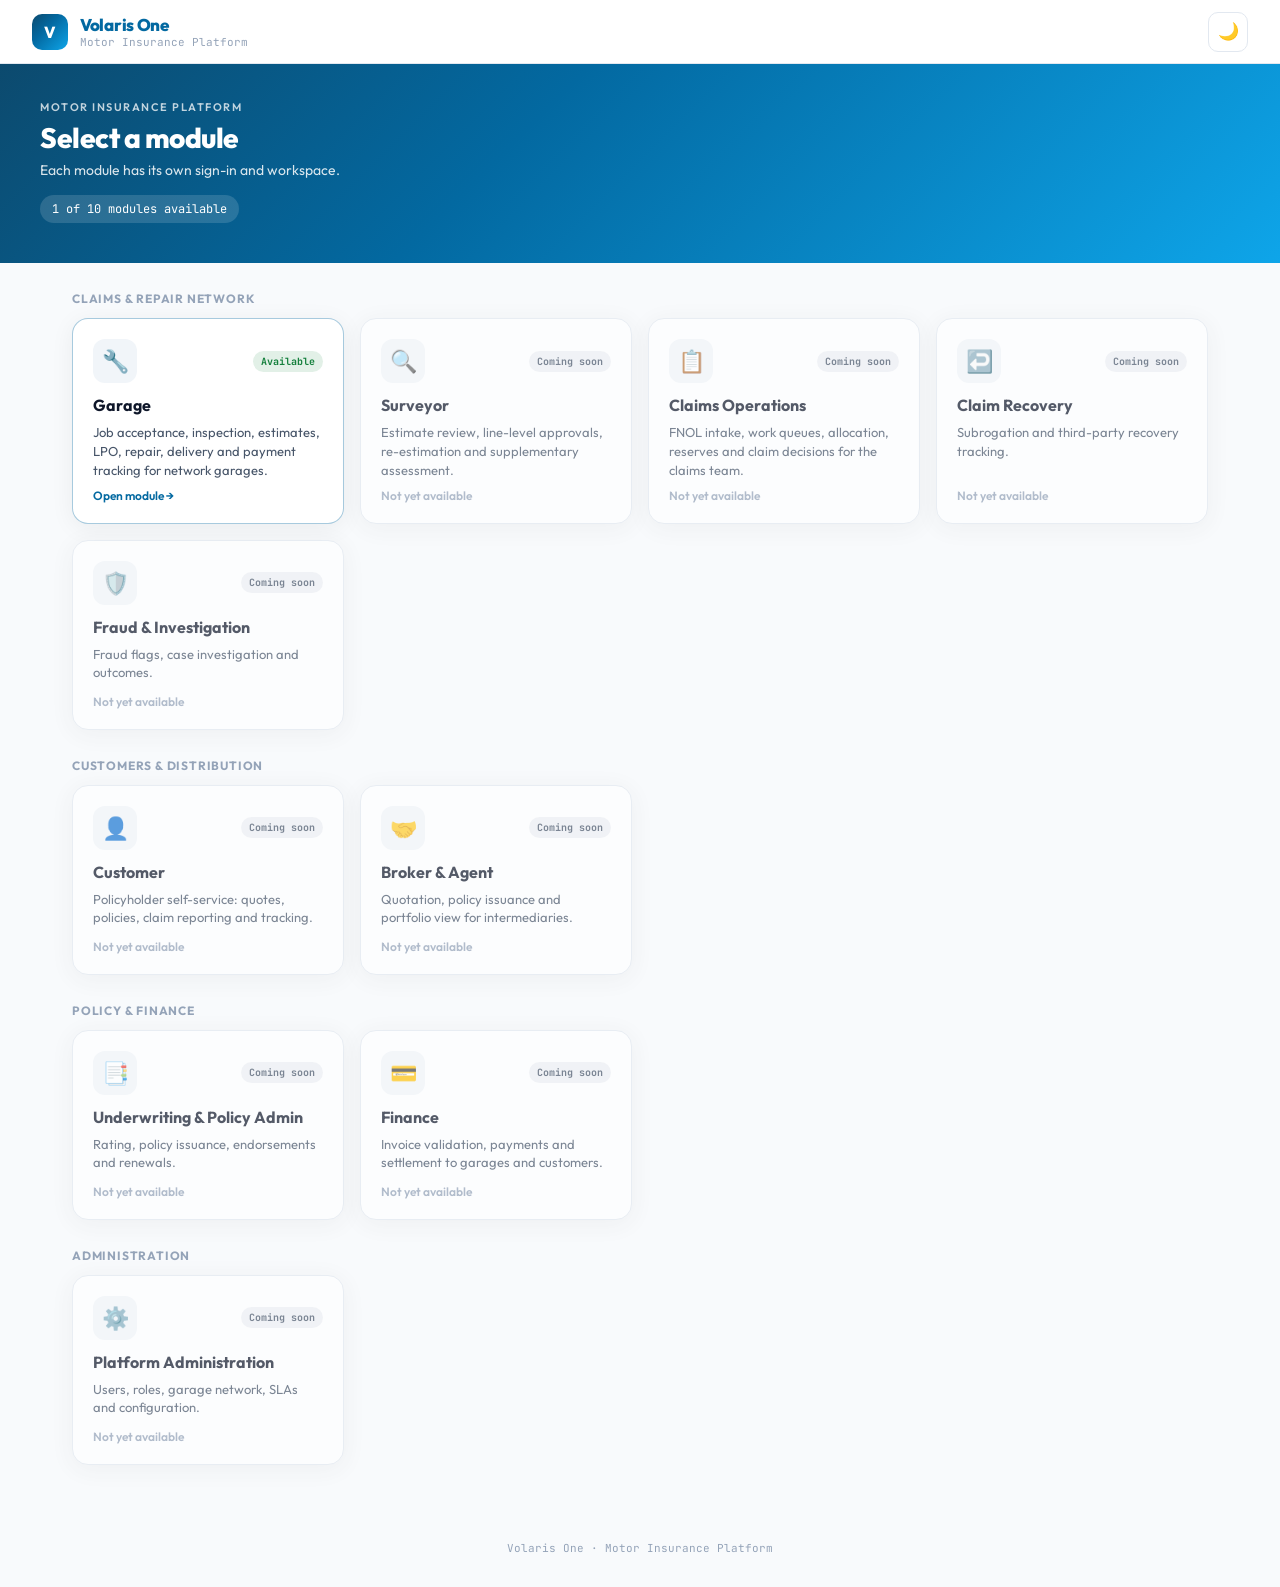
==== index.html @ 141c4a80 "Add Motor Insurance Platform shell with module selection and Garage module Platform home renders mod" ====
<!DOCTYPE html>
<html lang="en" data-theme="light">
<head>
<meta charset="UTF-8">
<meta name="viewport" content="width=device-width, initial-scale=1.0">
<title>Motor Insurance Platform</title>
<link rel="preconnect" href="https://fonts.googleapis.com">
<link href="https://fonts.googleapis.com/css2?family=Outfit:wght@300;400;500;600;700;800&family=JetBrains+Mono:wght@400;500;600&display=swap" rel="stylesheet">
<link rel="stylesheet" href="platform/platform.css">
</head>
<body>
  <header class="topbar">
    <div class="brand">
      <div class="brand-mark">V</div>
      <div>
        <div class="brand-name">Volaris One</div>
        <div class="brand-sub">Motor Insurance Platform</div>
      </div>
    </div>
    <div class="topbar-actions">
      <button class="icon-btn" id="themeToggle" title="Toggle theme" aria-label="Toggle light or dark theme">🌙</button>
    </div>
  </header>

  <section class="platform-header">
    <div class="platform-header-inner">
      <div class="platform-eyebrow">Motor Insurance Platform</div>
      <h1 class="platform-title">Select a module</h1>
      <p class="platform-subtitle">Each module has its own sign-in and workspace.</p>
      <span class="platform-summary" id="moduleSummary"></span>
    </div>
  </section>

  <main class="content" id="moduleGroups"></main>

  <footer class="footer">Volaris One · Motor Insurance Platform</footer>

  <script src="platform/modules.js"></script>
  <script src="platform/platform.js"></script>
</body>
</html>
---- platform/platform.css ----
/* Motor Insurance Platform shell — design tokens mirror the Garage Portal (modules/garage). */
:root {
  --primary: #0369a1;
  --primary-light: #0ea5e9;
  --primary-dark: #075985;
  --success: #15803d;
  --bg: #f8fafc;
  --bg-alt: #f1f5f9;
  --card: #ffffff;
  --text: #0f172a;
  --text-secondary: #475569;
  --text-muted: #94a3b8;
  --border: #e2e8f0;
  --shadow: 0 4px 24px rgba(0,0,0,0.06);
  --shadow-lg: 0 8px 40px rgba(0,0,0,0.1);
  --radius: 16px;
  --radius-sm: 10px;
  --font: 'Outfit', sans-serif;
  --mono: 'JetBrains Mono', monospace;
  --gradient-hero: linear-gradient(135deg, #0c4a6e 0%, #0369a1 40%, #0ea5e9 100%);
  --live-bg: rgba(21,128,61,0.12);
  --planned-bg: rgba(148,163,184,0.16);
  --accent: #0369a1;
}
[data-theme="dark"] {
  --bg: #0f172a;
  --bg-alt: #1e293b;
  --card: #1e293b;
  --text: #f1f5f9;
  --text-secondary: #94a3b8;
  --text-muted: #64748b;
  --border: #334155;
  --shadow: 0 4px 24px rgba(0,0,0,0.2);
  --shadow-lg: 0 8px 40px rgba(0,0,0,0.3);
  --live-bg: rgba(34,197,94,0.16);
  --planned-bg: rgba(100,116,139,0.2);
  --accent: #38bdf8;
  --success: #4ade80;
}

* { margin:0; padding:0; box-sizing:border-box; }
body { font-family:var(--font); background:var(--bg); color:var(--text); min-height:100vh; }

/* Top bar */
.topbar {
  height:64px; padding:0 32px;
  display:flex; align-items:center; justify-content:space-between;
  background:var(--card); border-bottom:1px solid var(--border);
  position:sticky; top:0; z-index:10;
}
.brand { display:flex; align-items:center; gap:12px; }
.brand-mark {
  width:36px; height:36px; border-radius:10px; background:var(--gradient-hero);
  color:#fff; display:flex; align-items:center; justify-content:center; font-weight:800; font-size:16px;
}
.brand-name { font-size:17px; font-weight:800; color:var(--accent); letter-spacing:-0.3px; }
.brand-sub { font-size:11px; color:var(--text-muted); font-family:var(--mono); }
.topbar-actions { display:flex; align-items:center; gap:8px; }
.icon-btn {
  width:40px; height:40px; border-radius:10px; border:1px solid var(--border);
  background:var(--card); color:var(--text-secondary); cursor:pointer; font-size:17px;
}
.icon-btn:hover { background:var(--bg-alt); color:var(--text); }

/* Header band */
.platform-header { background:var(--gradient-hero); color:#fff; padding:36px 32px 40px; }
.platform-header-inner { max-width:1200px; margin:0 auto; }
.platform-eyebrow { font-size:11px; letter-spacing:1.5px; text-transform:uppercase; opacity:0.75; font-weight:600; }
.platform-title { font-size:28px; font-weight:800; letter-spacing:-0.5px; margin-top:6px; }
.platform-subtitle { font-size:14px; opacity:0.85; margin-top:6px; }
.platform-summary {
  display:inline-block; margin-top:16px; padding:6px 12px; border-radius:999px;
  background:rgba(255,255,255,0.14); font-size:12px; font-family:var(--mono);
}

/* Modules */
.content { max-width:1200px; margin:0 auto; padding:28px 32px 48px; }
.module-group { margin-bottom:28px; }
.group-title {
  font-size:12px; font-weight:700; color:var(--text-muted);
  text-transform:uppercase; letter-spacing:0.8px; margin-bottom:12px;
}
.module-grid { display:grid; grid-template-columns:repeat(auto-fill, minmax(260px, 1fr)); gap:16px; }
.module-card {
  display:flex; flex-direction:column; gap:8px;
  padding:20px; border-radius:var(--radius);
  background:var(--card); border:1px solid var(--border); box-shadow:var(--shadow);
  text-decoration:none; color:inherit; min-height:190px;
  transition:transform 0.15s, box-shadow 0.15s, border-color 0.15s;
}
.module-card.live { cursor:pointer; border-color:rgba(3,105,161,0.35); }
.module-card.live:hover, .module-card.live:focus-visible {
  transform:translateY(-2px); box-shadow:var(--shadow-lg); border-color:var(--primary); outline:none;
}
.module-card.planned { opacity:0.7; cursor:default; }
.module-top { display:flex; align-items:center; justify-content:space-between; }
.module-icon {
  width:44px; height:44px; border-radius:12px; background:var(--bg-alt);
  display:flex; align-items:center; justify-content:center; font-size:22px;
}
.module-status { font-size:10px; font-weight:700; padding:4px 8px; border-radius:999px; font-family:var(--mono); }
.module-status.is-live { background:var(--live-bg); color:var(--success); }
.module-status.is-planned { background:var(--planned-bg); color:var(--text-secondary); }
.module-name { font-size:16px; font-weight:700; margin-top:4px; }
.module-desc { font-size:13px; color:var(--text-secondary); line-height:1.45; flex:1; }
.module-cta { font-size:12px; font-weight:600; color:var(--text-muted); }
.module-card.live .module-cta { color:var(--accent); }

.footer { text-align:center; font-size:11px; color:var(--text-muted); padding:0 16px 32px; font-family:var(--mono); }

@media (max-width: 640px) {
  .topbar, .platform-header, .content { padding-left:16px; padding-right:16px; }
  .platform-title { font-size:22px; }
  .brand-sub { display:none; }
}
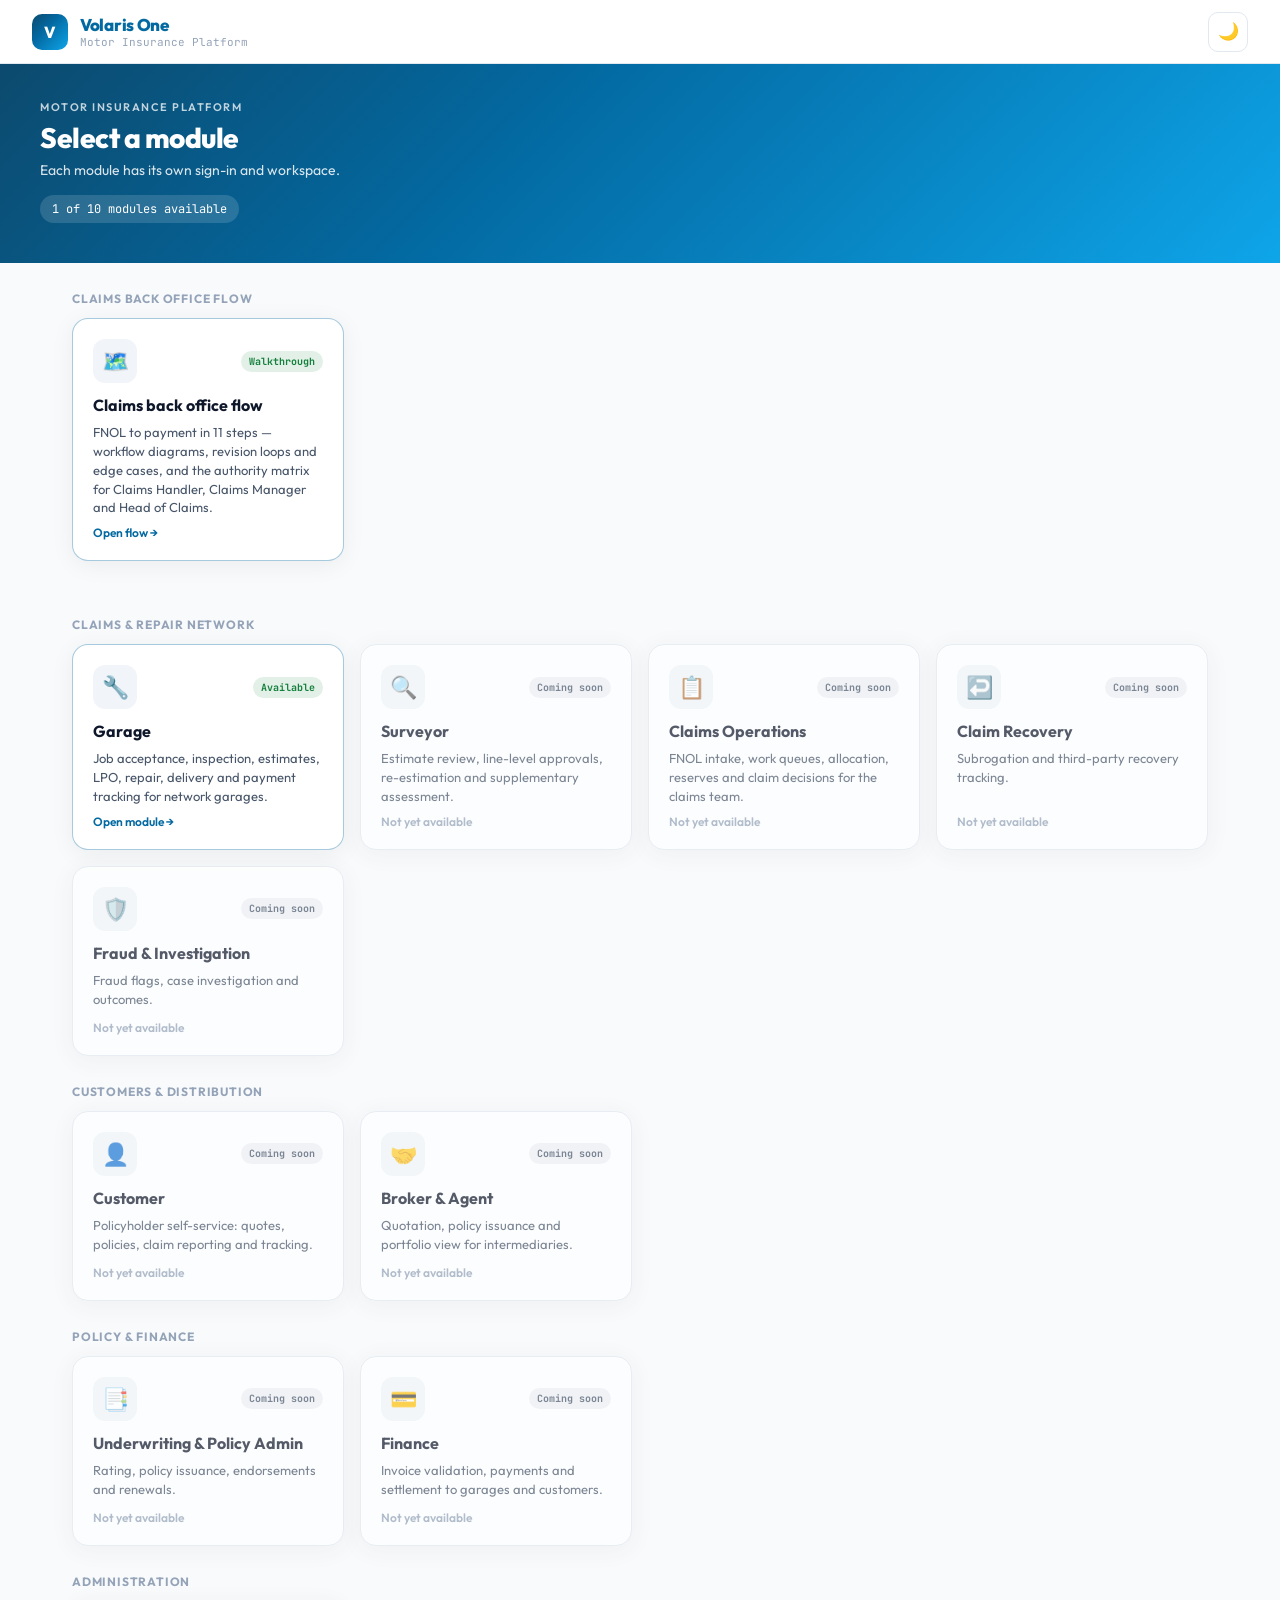
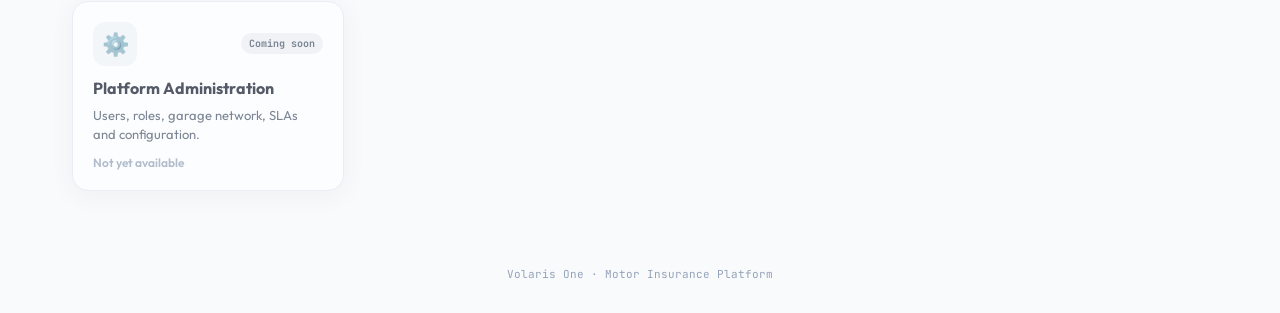
==== commit b0f3664b: "Add Claims Back Office Flow walkthrough to the platform home New top section on the home page links " ====
--- a/index.html
+++ b/index.html
@@ -31,6 +31,23 @@
     </div>
   </section>
 
+  <section class="content" aria-labelledby="flowHeading" style="padding-bottom:0">
+    <div class="module-group">
+      <h2 class="group-title" id="flowHeading">Claims Back Office Flow</h2>
+      <div class="module-grid">
+        <a href="flows/claims-back-office.html" class="module-card live">
+          <div class="module-top">
+            <div class="module-icon" aria-hidden="true">🗺️</div>
+            <span class="module-status is-live">Walkthrough</span>
+          </div>
+          <h3 class="module-name">Claims back office flow</h3>
+          <p class="module-desc">FNOL to payment in 11 steps — workflow diagrams, revision loops and edge cases, and the authority matrix for Claims Handler, Claims Manager and Head of Claims.</p>
+          <div class="module-cta">Open flow →</div>
+        </a>
+      </div>
+    </div>
+  </section>
+
   <main class="content" id="moduleGroups"></main>
 
   <footer class="footer">Volaris One · Motor Insurance Platform</footer>
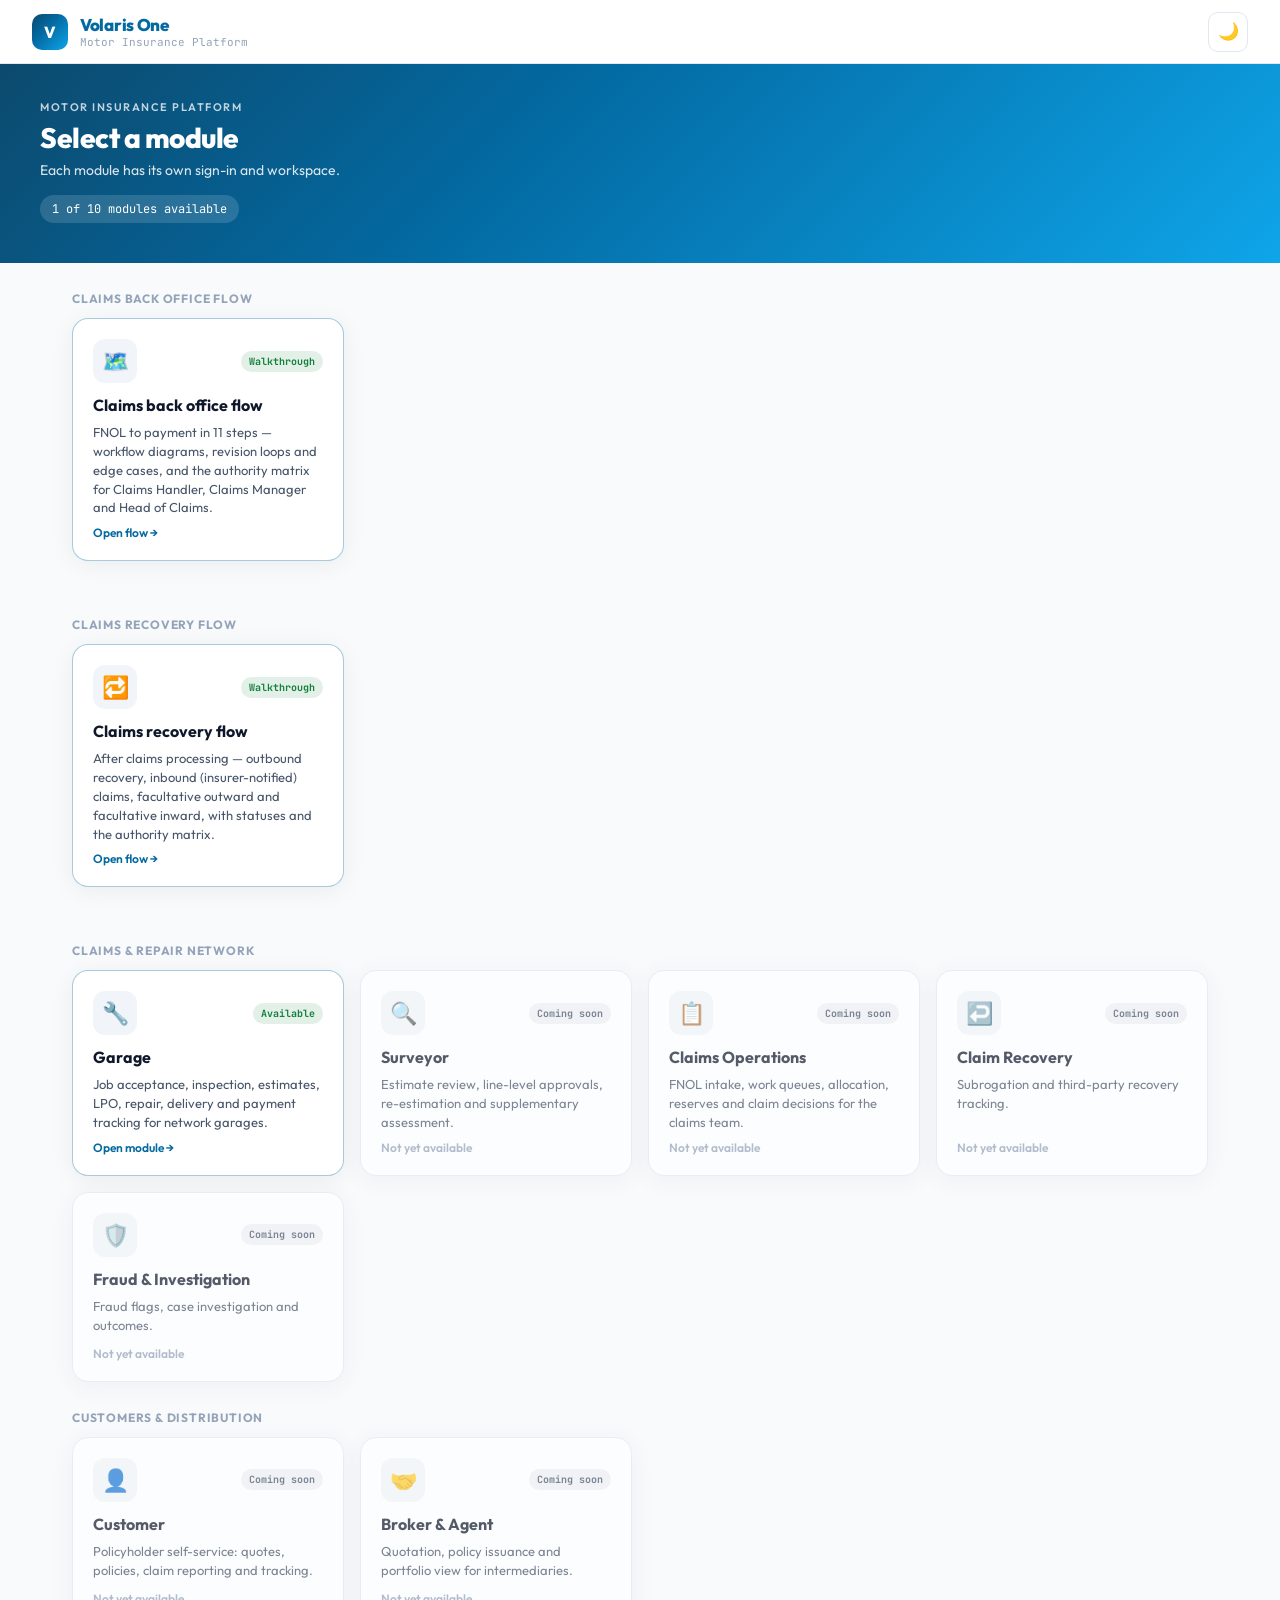
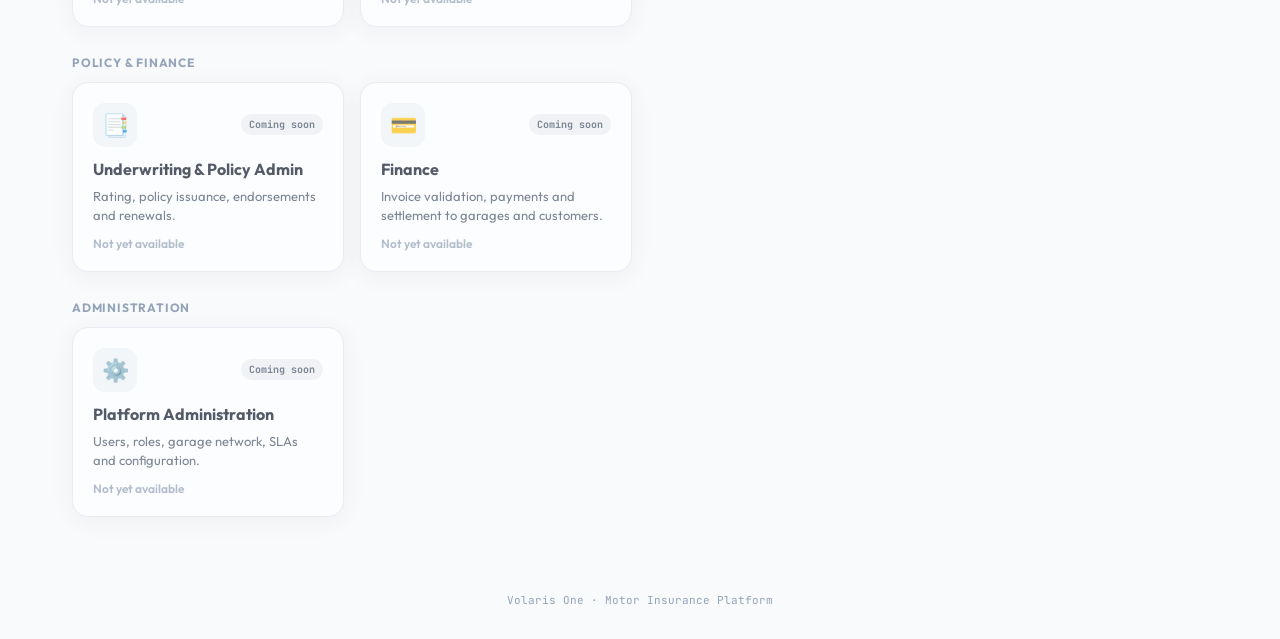
==== commit 6b1e2613: "Add Claims Recovery Flow walkthrough to the platform home New section after the claims back-office f" ====
--- a/index.html
+++ b/index.html
@@ -48,6 +48,23 @@
     </div>
   </section>
 
+  <section class="content" aria-labelledby="recoveryHeading" style="padding-bottom:0">
+    <div class="module-group">
+      <h2 class="group-title" id="recoveryHeading">Claims Recovery Flow</h2>
+      <div class="module-grid">
+        <a href="flows/claims-recovery.html" class="module-card live">
+          <div class="module-top">
+            <div class="module-icon" aria-hidden="true">🔁</div>
+            <span class="module-status is-live">Walkthrough</span>
+          </div>
+          <h3 class="module-name">Claims recovery flow</h3>
+          <p class="module-desc">After claims processing — outbound recovery, inbound (insurer-notified) claims, facultative outward and facultative inward, with statuses and the authority matrix.</p>
+          <div class="module-cta">Open flow →</div>
+        </a>
+      </div>
+    </div>
+  </section>
+
   <main class="content" id="moduleGroups"></main>
 
   <footer class="footer">Volaris One · Motor Insurance Platform</footer>
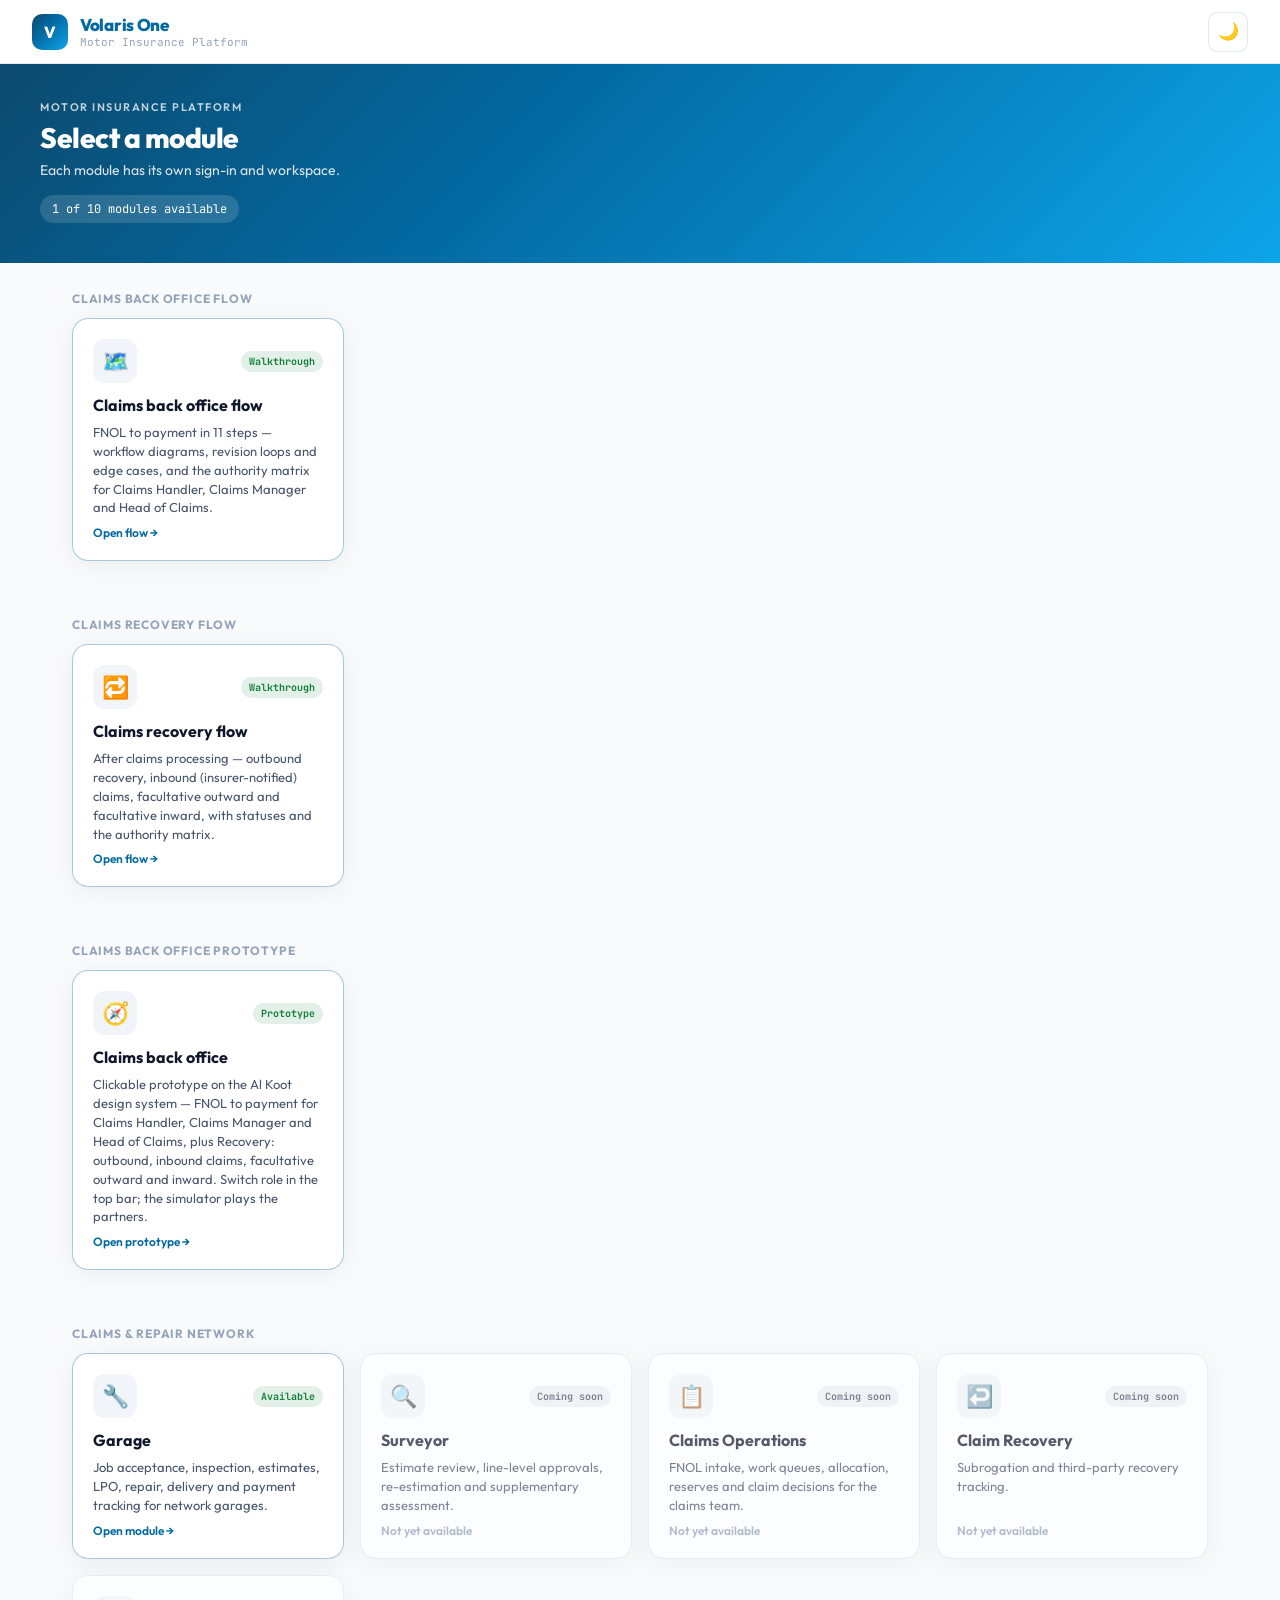
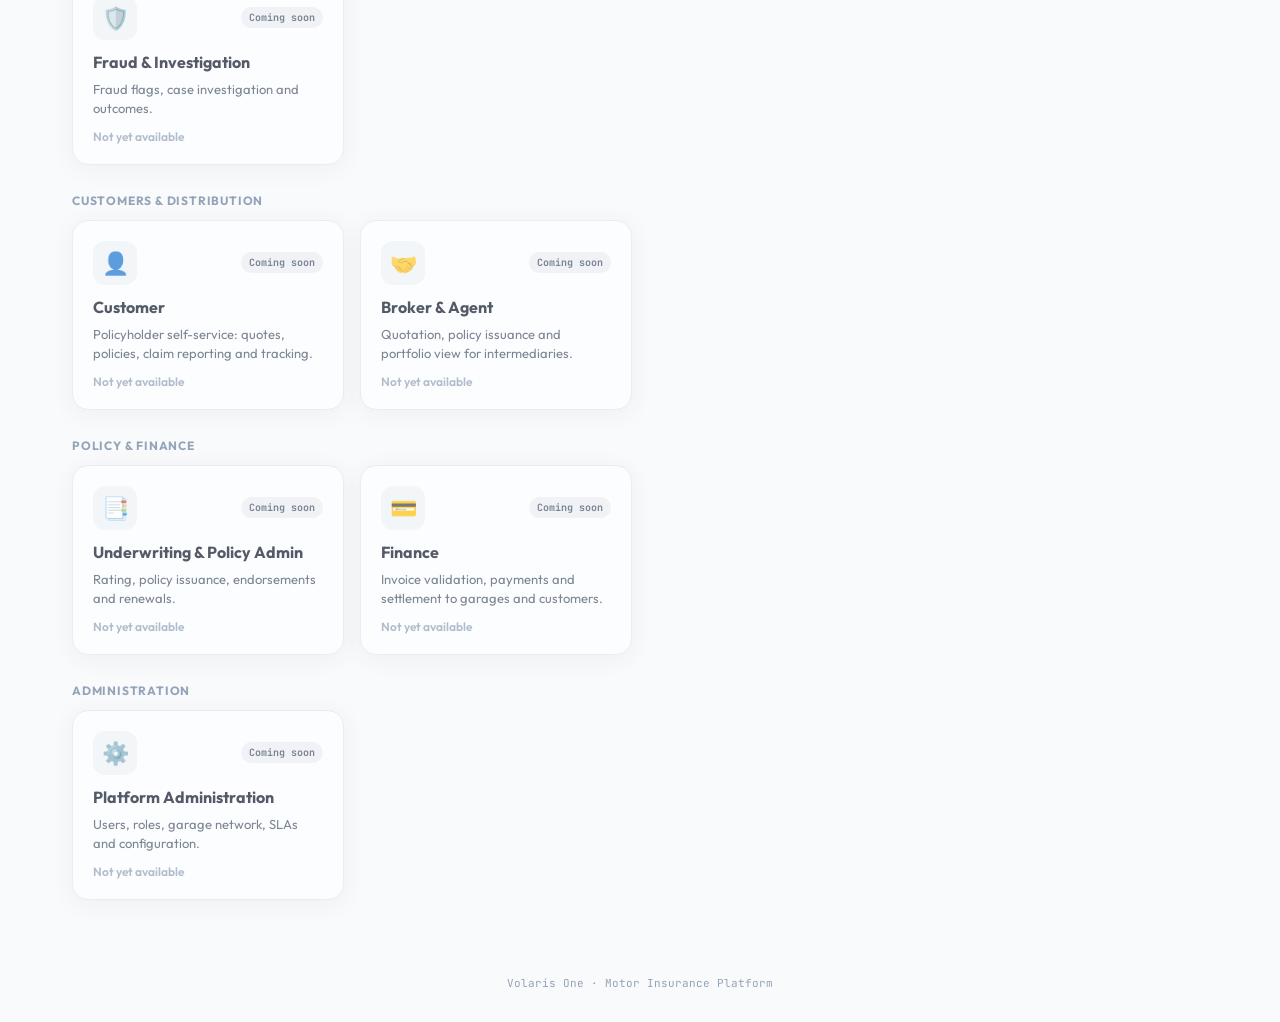
==== commit 4c0cdc49: "Publish the Claims Back Office prototype and update the recovery flow - prototypes/claims-back-offic" ====
--- a/index.html
+++ b/index.html
@@ -65,6 +65,23 @@
     </div>
   </section>
 
+  <section class="content" aria-labelledby="protoHeading" style="padding-bottom:0">
+    <div class="module-group">
+      <h2 class="group-title" id="protoHeading">Claims Back Office Prototype</h2>
+      <div class="module-grid">
+        <a href="prototypes/claims-back-office/" class="module-card live">
+          <div class="module-top">
+            <div class="module-icon" aria-hidden="true">🧭</div>
+            <span class="module-status is-live">Prototype</span>
+          </div>
+          <h3 class="module-name">Claims back office</h3>
+          <p class="module-desc">Clickable prototype on the Al Koot design system — FNOL to payment for Claims Handler, Claims Manager and Head of Claims, plus Recovery: outbound, inbound claims, facultative outward and inward. Switch role in the top bar; the simulator plays the partners.</p>
+          <div class="module-cta">Open prototype →</div>
+        </a>
+      </div>
+    </div>
+  </section>
+
   <main class="content" id="moduleGroups"></main>
 
   <footer class="footer">Volaris One · Motor Insurance Platform</footer>
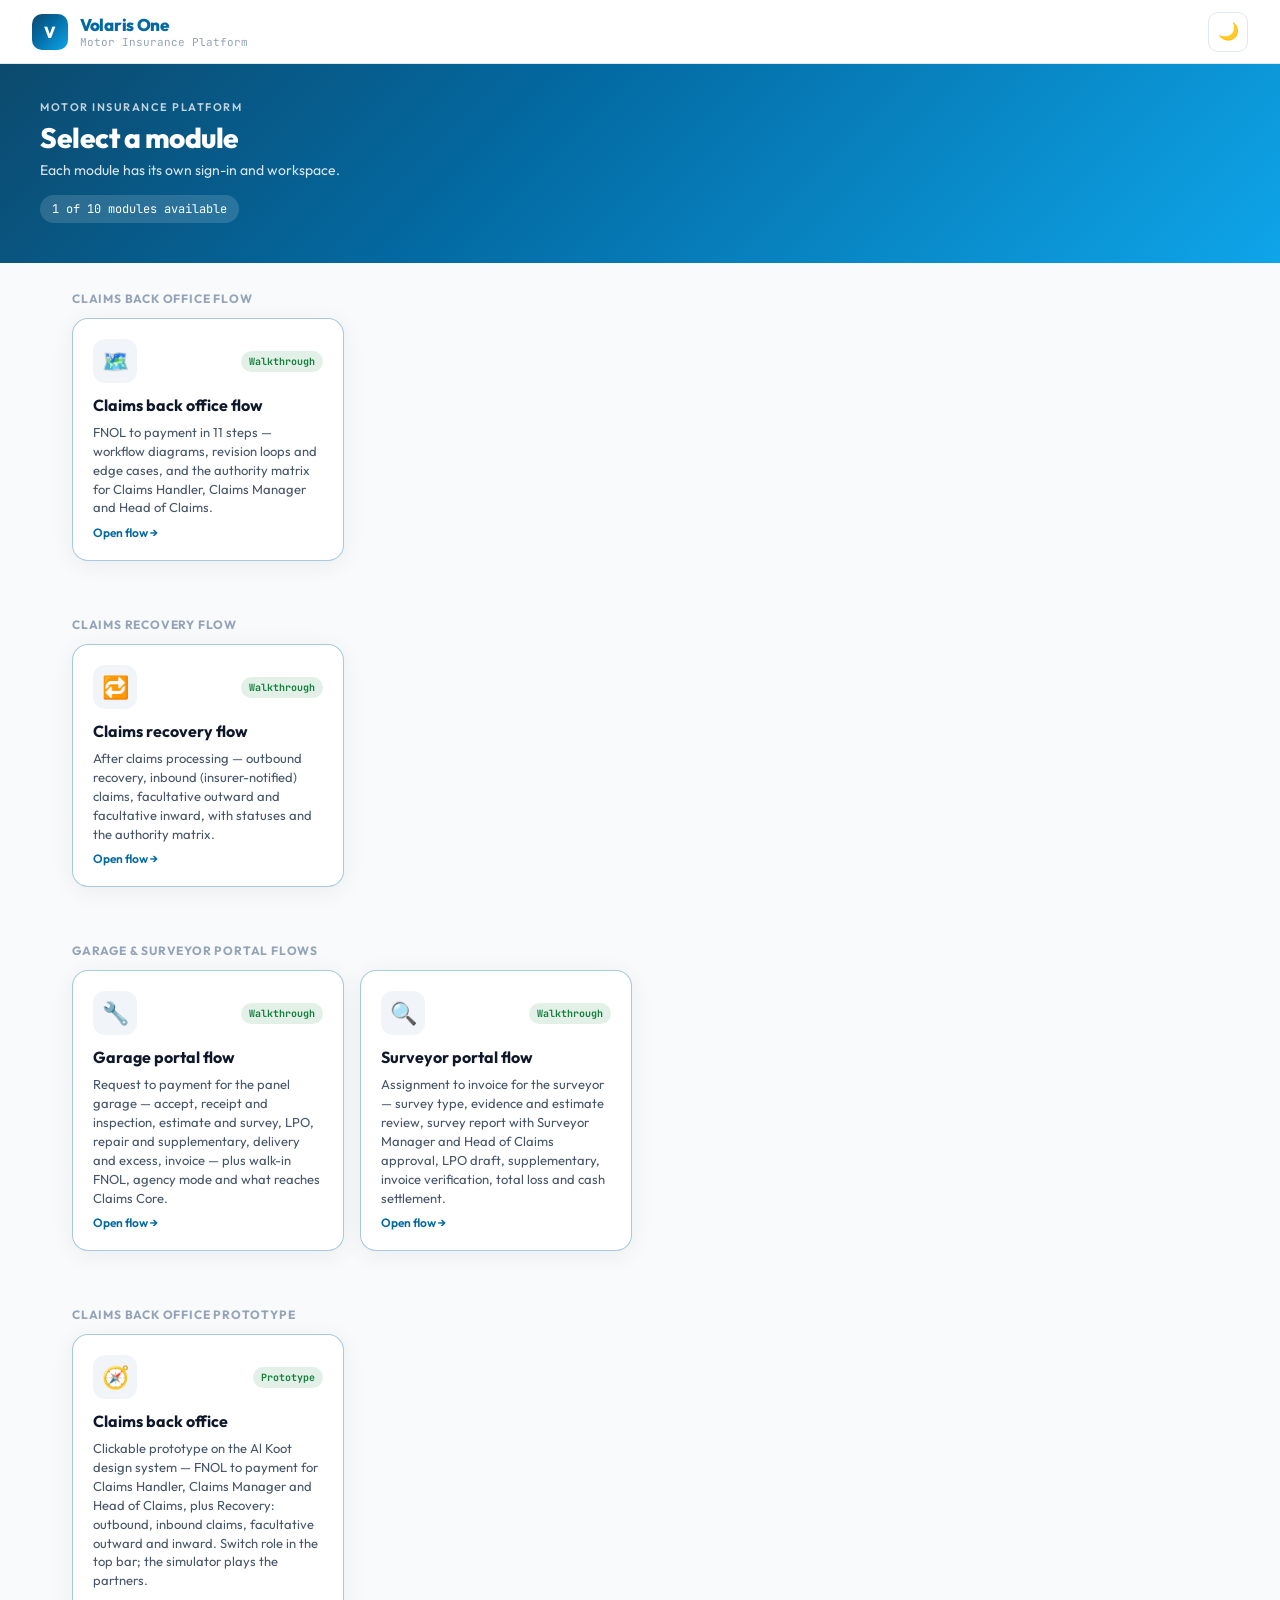
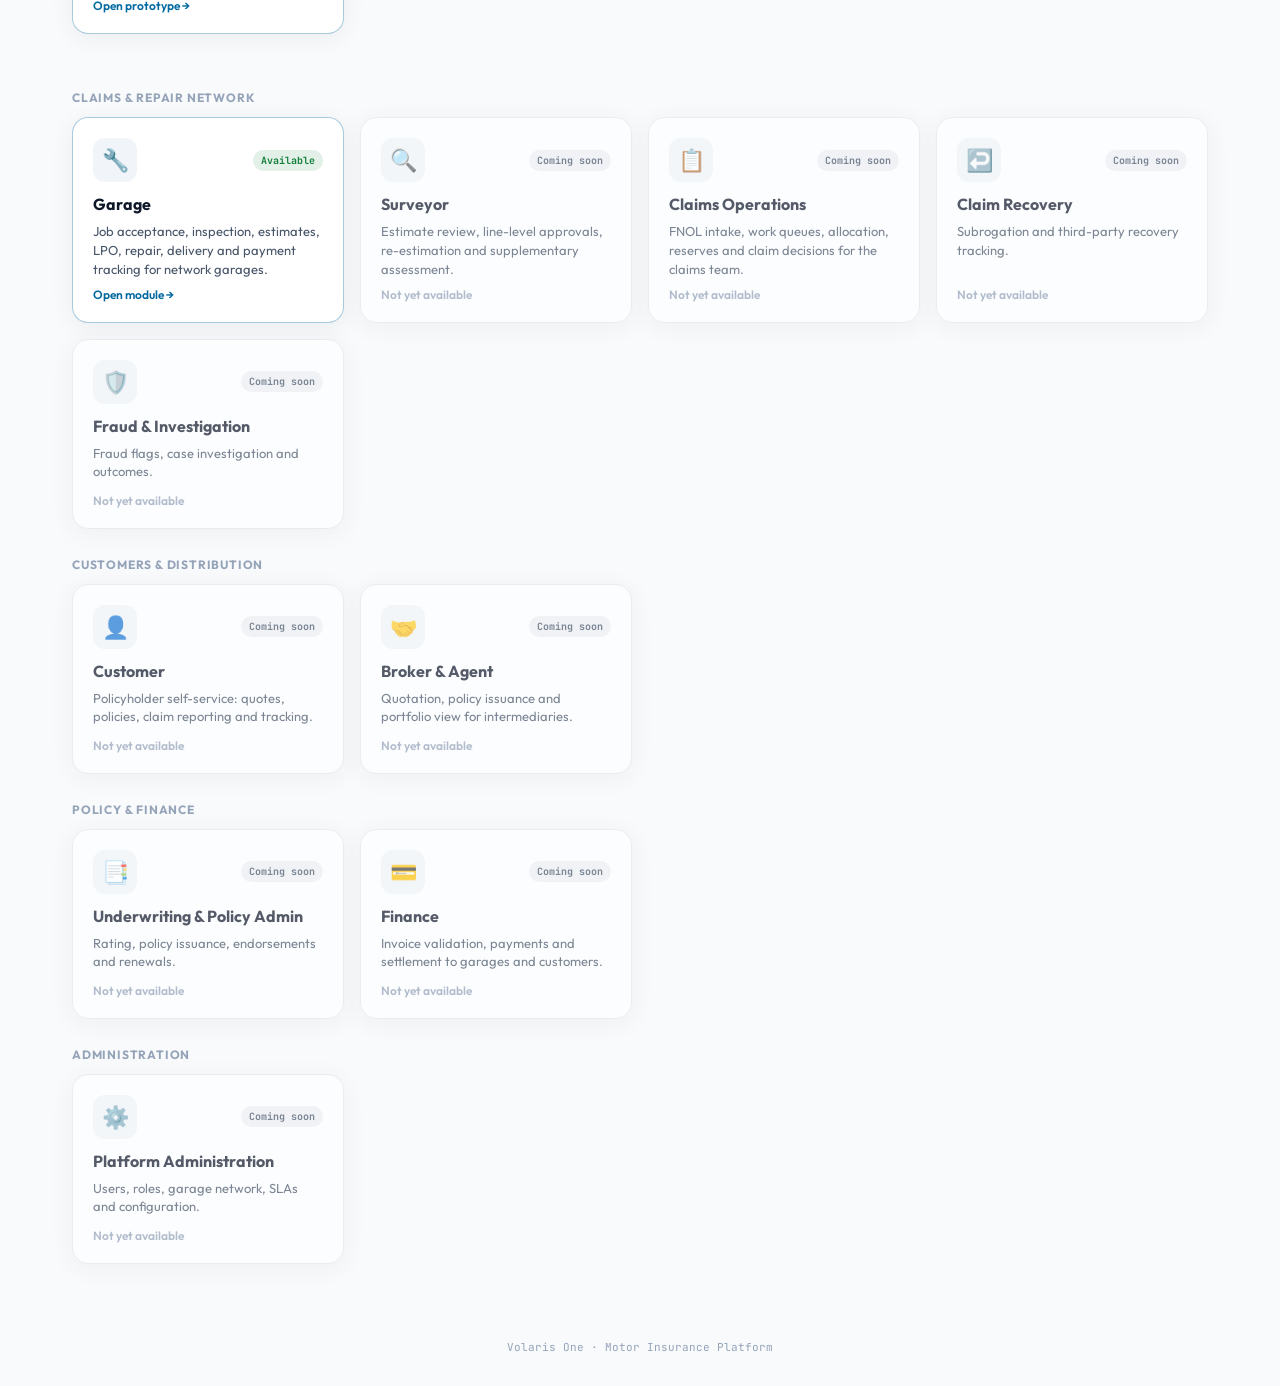
==== commit 38f50fcb: "Add garage portal and surveyor portal flow walkthroughs Two new walkthrough pages in the same layout" ====
--- a/index.html
+++ b/index.html
@@ -65,6 +65,32 @@
     </div>
   </section>
 
+  <section class="content" aria-labelledby="partnerHeading" style="padding-bottom:0">
+    <div class="module-group">
+      <h2 class="group-title" id="partnerHeading">Garage &amp; Surveyor Portal Flows</h2>
+      <div class="module-grid">
+        <a href="flows/garage-portal.html" class="module-card live">
+          <div class="module-top">
+            <div class="module-icon" aria-hidden="true">🔧</div>
+            <span class="module-status is-live">Walkthrough</span>
+          </div>
+          <h3 class="module-name">Garage portal flow</h3>
+          <p class="module-desc">Request to payment for the panel garage — accept, receipt and inspection, estimate and survey, LPO, repair and supplementary, delivery and excess, invoice — plus walk-in FNOL, agency mode and what reaches Claims Core.</p>
+          <div class="module-cta">Open flow →</div>
+        </a>
+        <a href="flows/surveyor-portal.html" class="module-card live">
+          <div class="module-top">
+            <div class="module-icon" aria-hidden="true">🔍</div>
+            <span class="module-status is-live">Walkthrough</span>
+          </div>
+          <h3 class="module-name">Surveyor portal flow</h3>
+          <p class="module-desc">Assignment to invoice for the surveyor — survey type, evidence and estimate review, survey report with Surveyor Manager and Head of Claims approval, LPO draft, supplementary, invoice verification, total loss and cash settlement.</p>
+          <div class="module-cta">Open flow →</div>
+        </a>
+      </div>
+    </div>
+  </section>
+
   <section class="content" aria-labelledby="protoHeading" style="padding-bottom:0">
     <div class="module-group">
       <h2 class="group-title" id="protoHeading">Claims Back Office Prototype</h2>
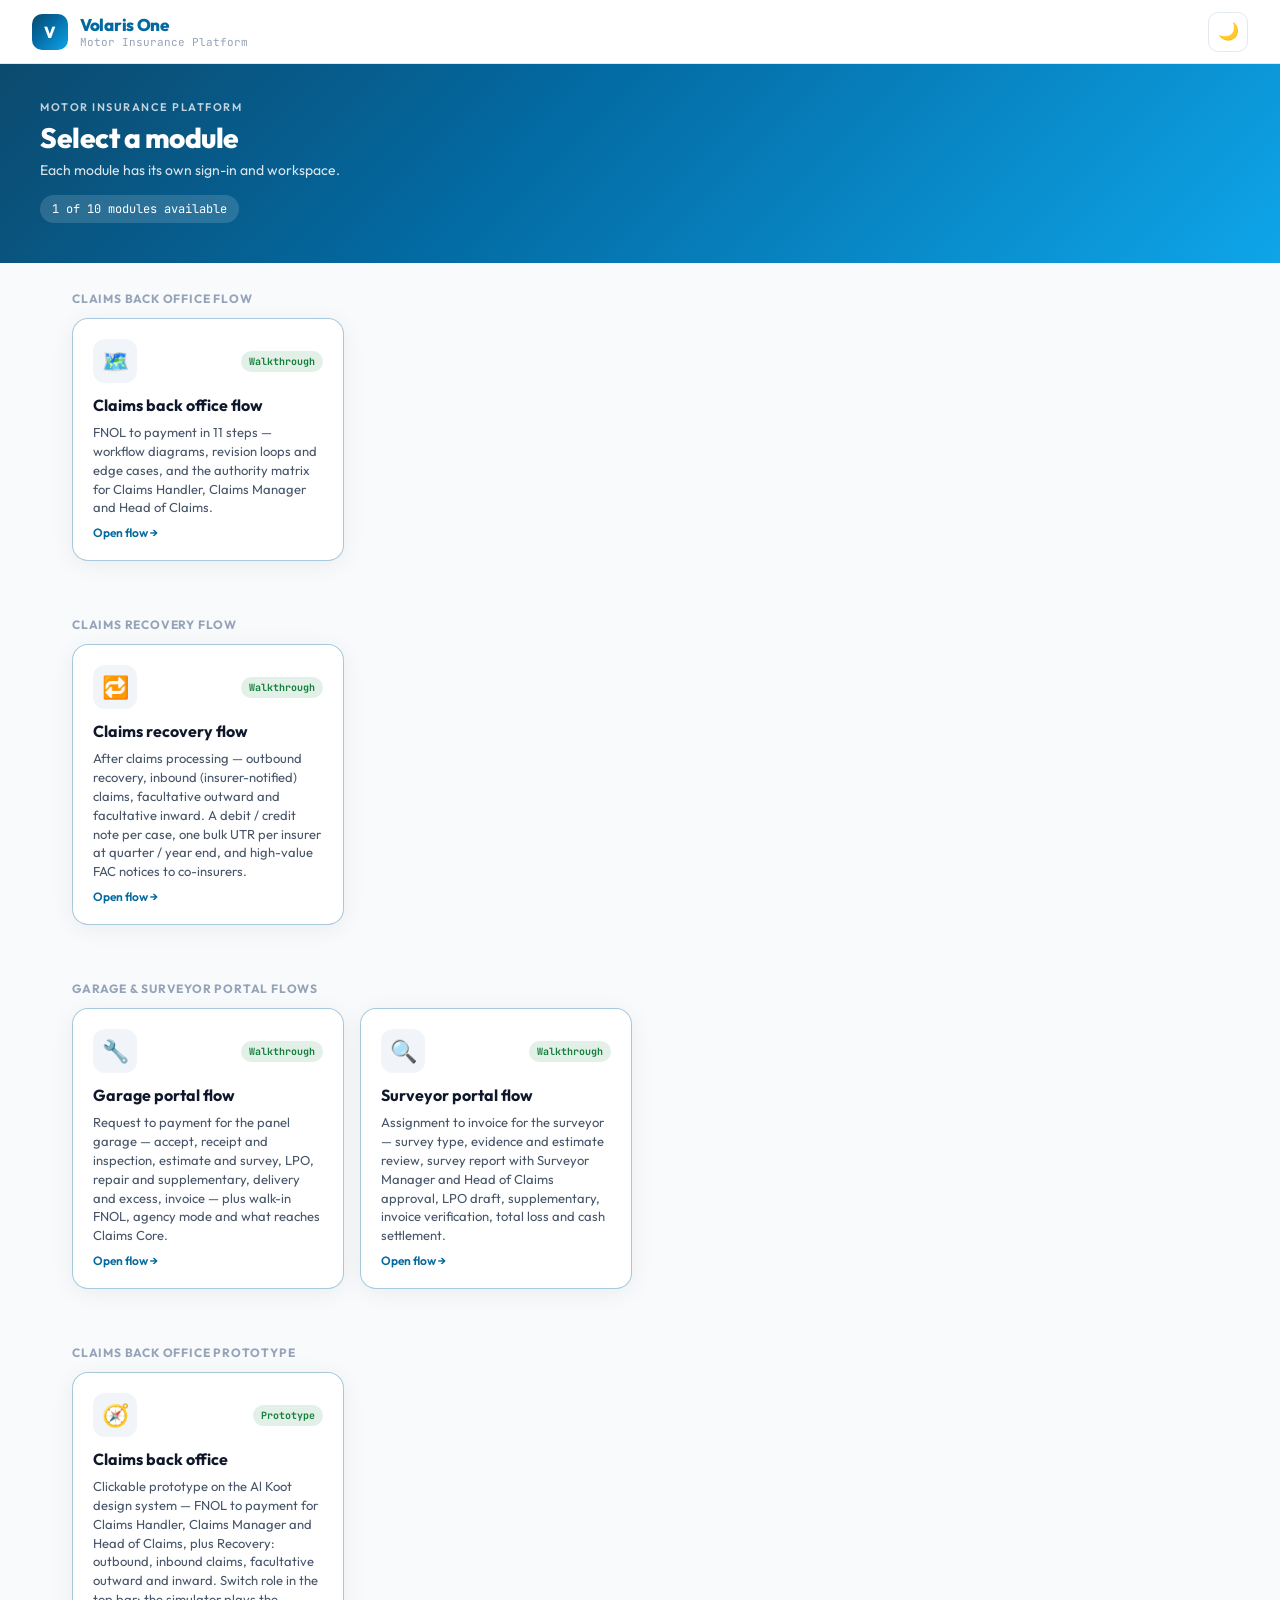
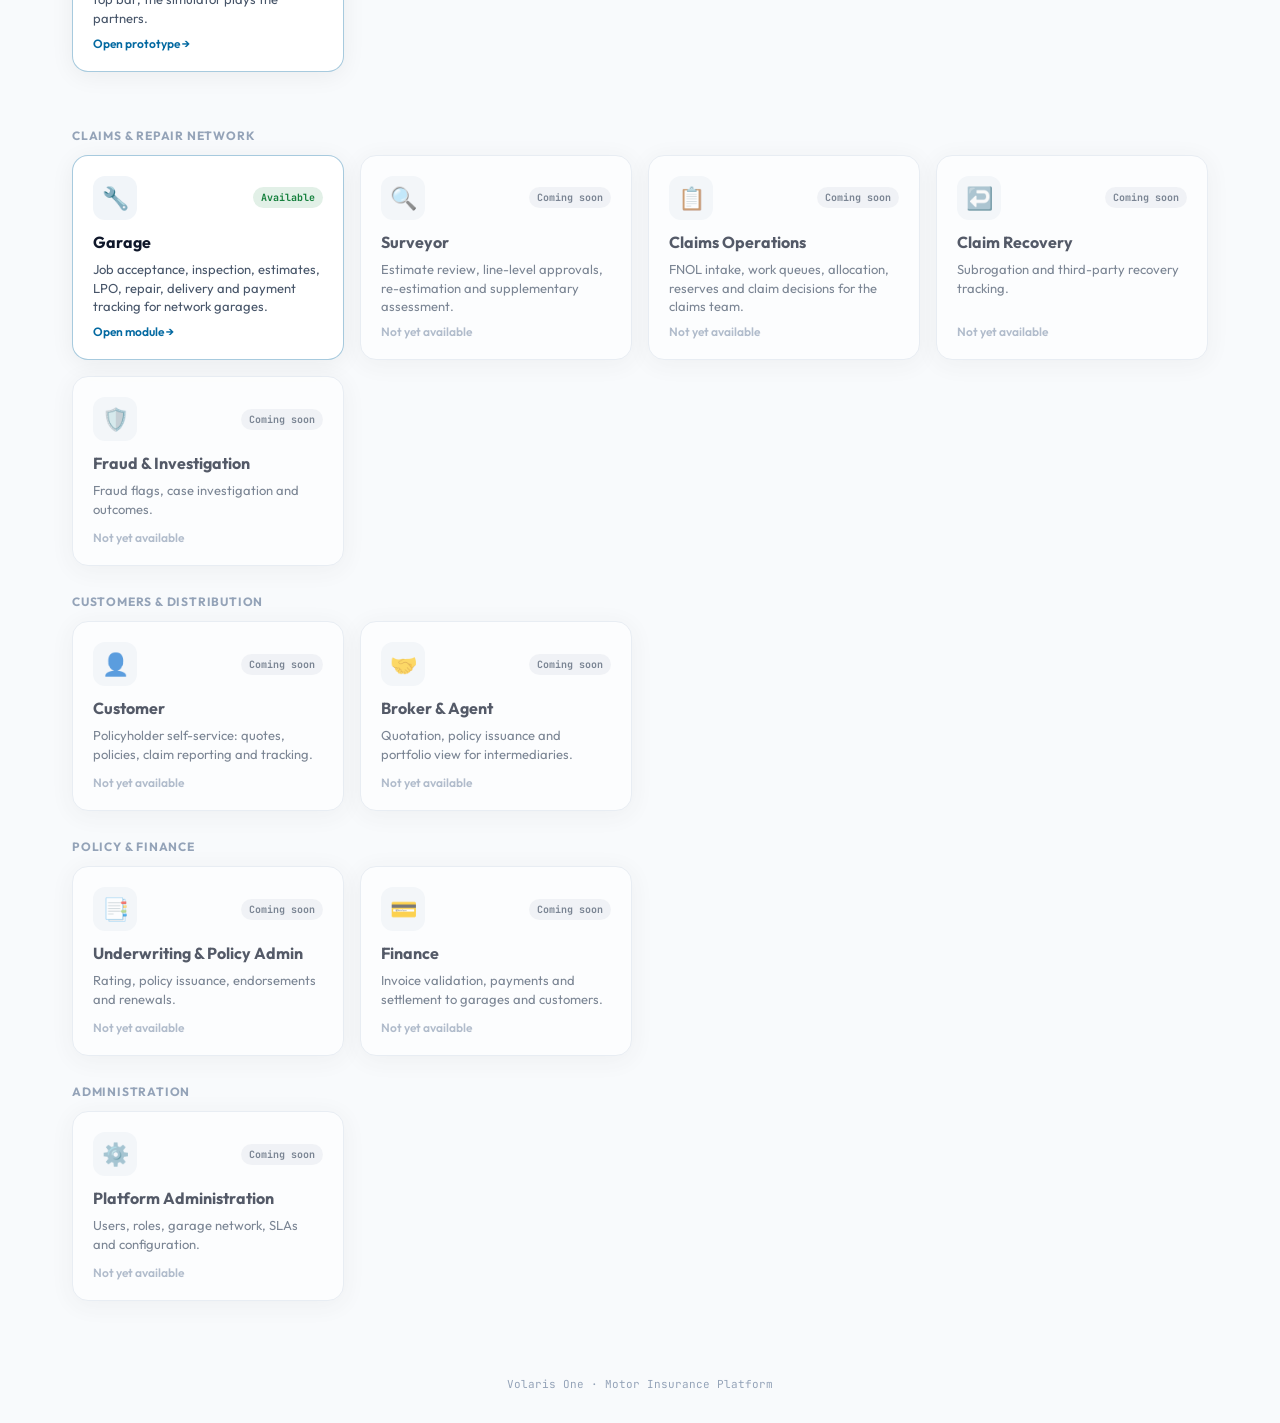
==== commit 9f467bd9: "Recovery: debit / credit note per case, bulk UTR per insurer, high-value FAC notice No money moves p" ====
--- a/index.html
+++ b/index.html
@@ -58,7 +58,7 @@
             <span class="module-status is-live">Walkthrough</span>
           </div>
           <h3 class="module-name">Claims recovery flow</h3>
-          <p class="module-desc">After claims processing — outbound recovery, inbound (insurer-notified) claims, facultative outward and facultative inward, with statuses and the authority matrix.</p>
+          <p class="module-desc">After claims processing — outbound recovery, inbound (insurer-notified) claims, facultative outward and facultative inward. A debit / credit note per case, one bulk UTR per insurer at quarter / year end, and high-value FAC notices to co-insurers.</p>
           <div class="module-cta">Open flow →</div>
         </a>
       </div>
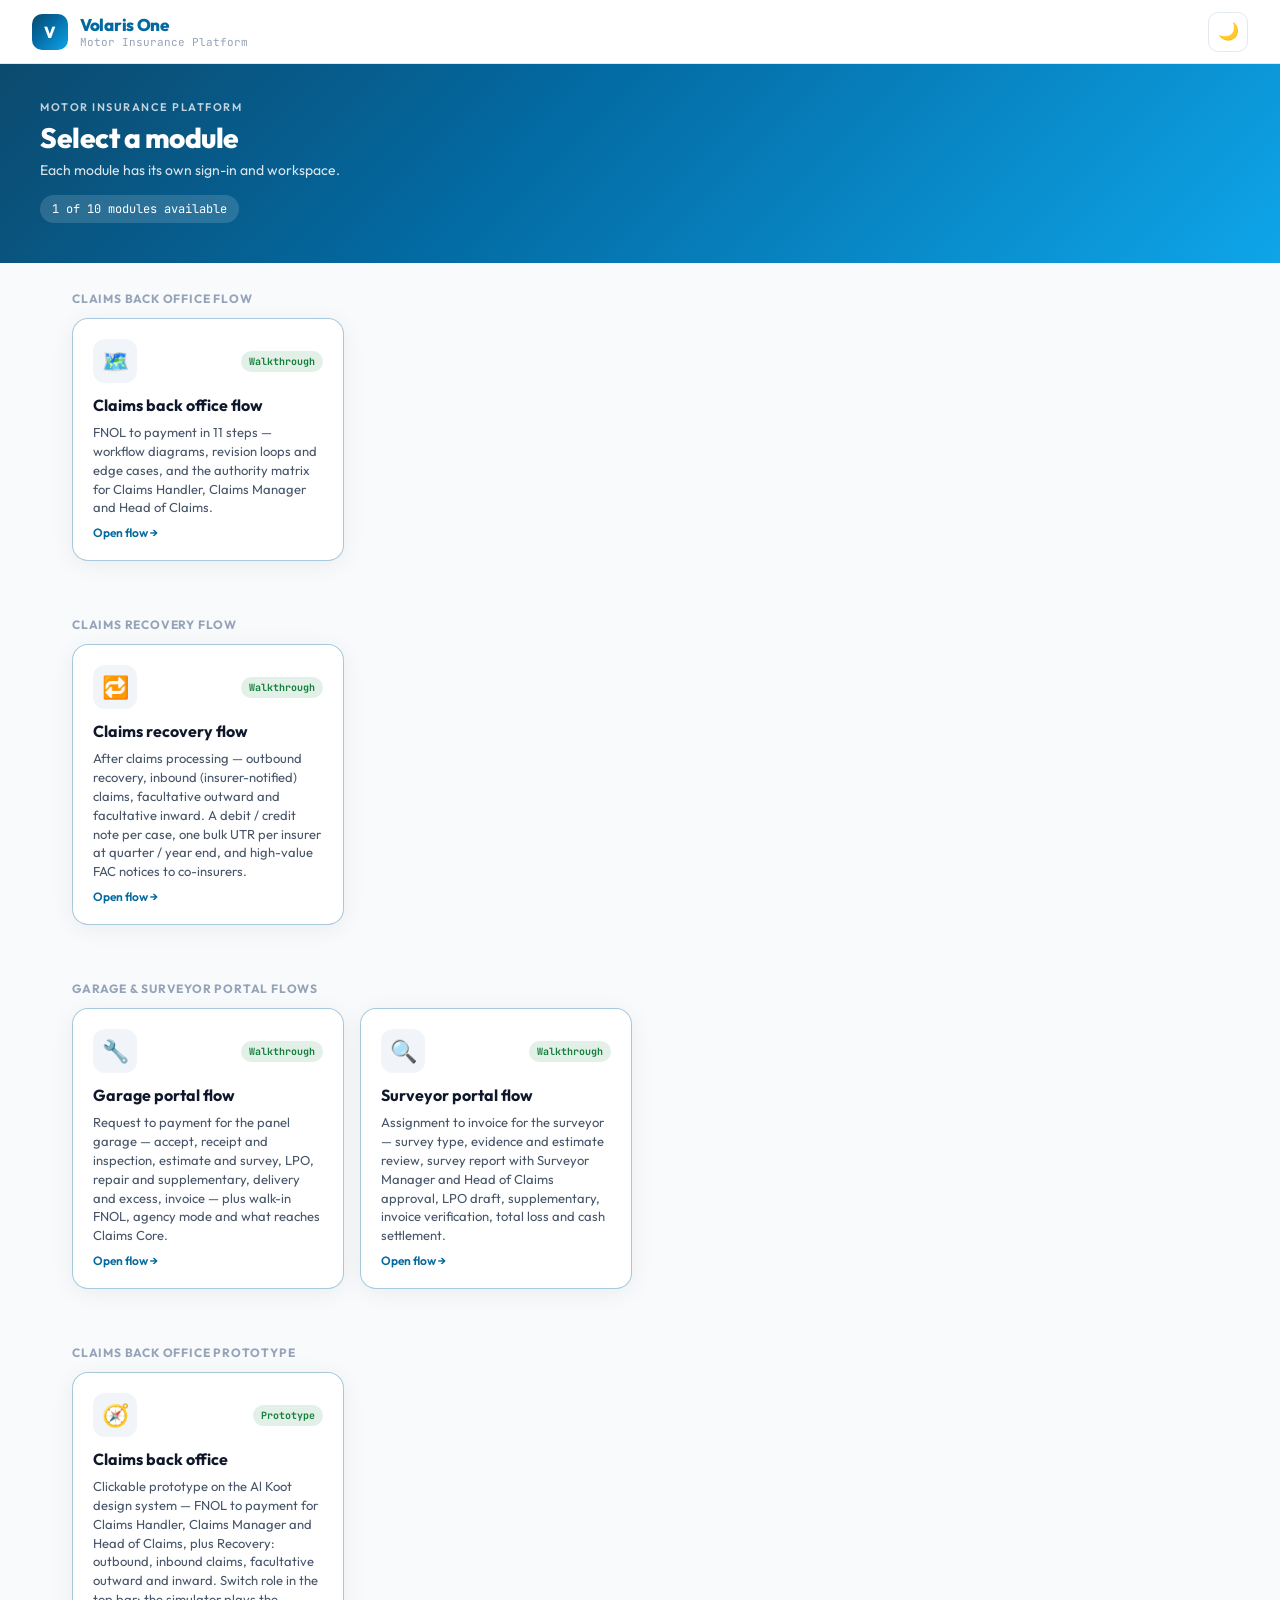
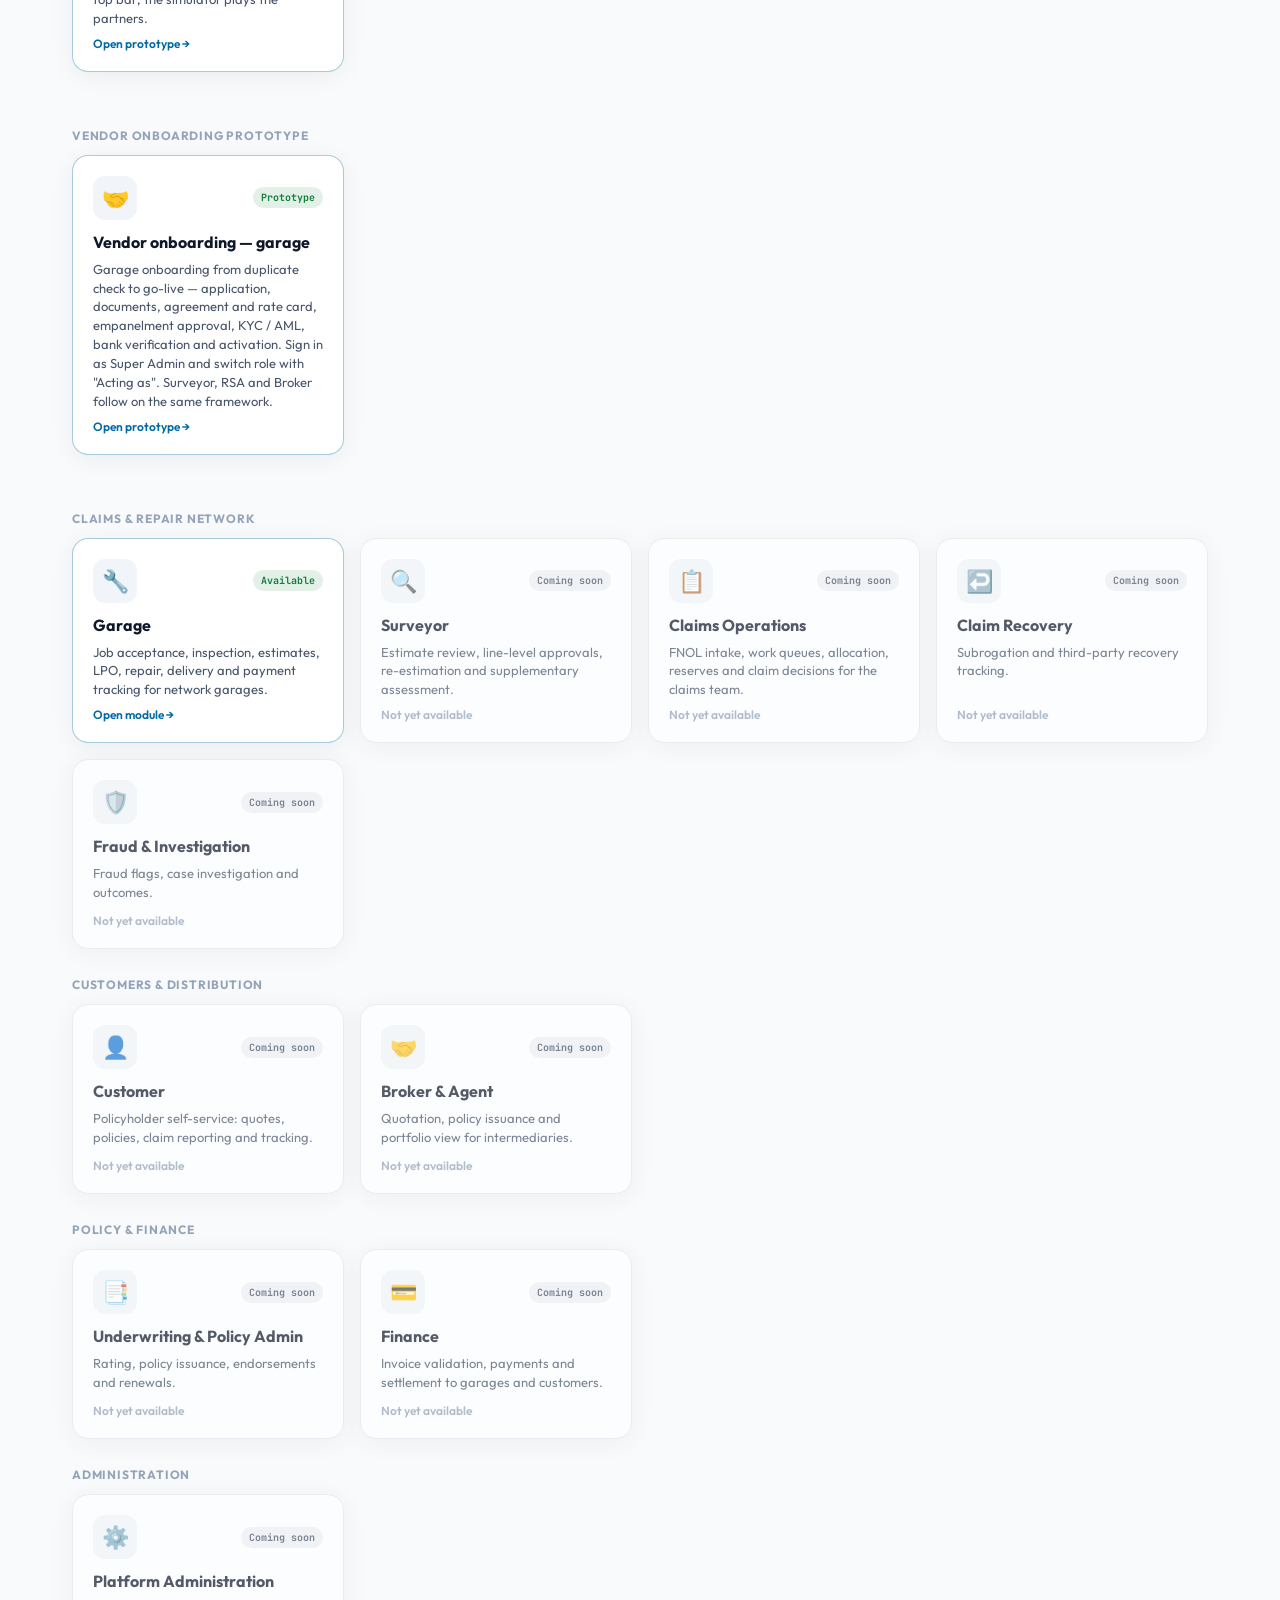
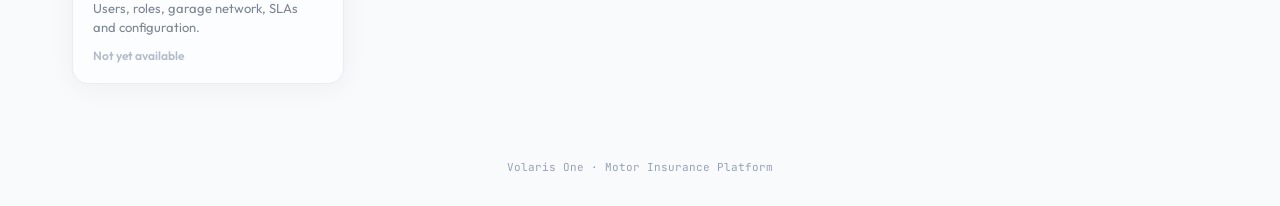
==== commit 4bca31cf: "Home page: entry for the vendor onboarding prototype Co-Authored-By: Claude Opus 5.5 <noreply@anthro" ====
--- a/index.html
+++ b/index.html
@@ -108,6 +108,23 @@
     </div>
   </section>
 
+  <section class="content" aria-labelledby="vendorHeading" style="padding-bottom:0">
+    <div class="module-group">
+      <h2 class="group-title" id="vendorHeading">Vendor Onboarding Prototype</h2>
+      <div class="module-grid">
+        <a href="prototypes/vendor-onboarding/" class="module-card live">
+          <div class="module-top">
+            <div class="module-icon" aria-hidden="true">🤝</div>
+            <span class="module-status is-live">Prototype</span>
+          </div>
+          <h3 class="module-name">Vendor onboarding — garage</h3>
+          <p class="module-desc">Garage onboarding from duplicate check to go-live — application, documents, agreement and rate card, empanelment approval, KYC / AML, bank verification and activation. Sign in as Super Admin and switch role with "Acting as". Surveyor, RSA and Broker follow on the same framework.</p>
+          <div class="module-cta">Open prototype →</div>
+        </a>
+      </div>
+    </div>
+  </section>
+
   <main class="content" id="moduleGroups"></main>
 
   <footer class="footer">Volaris One · Motor Insurance Platform</footer>
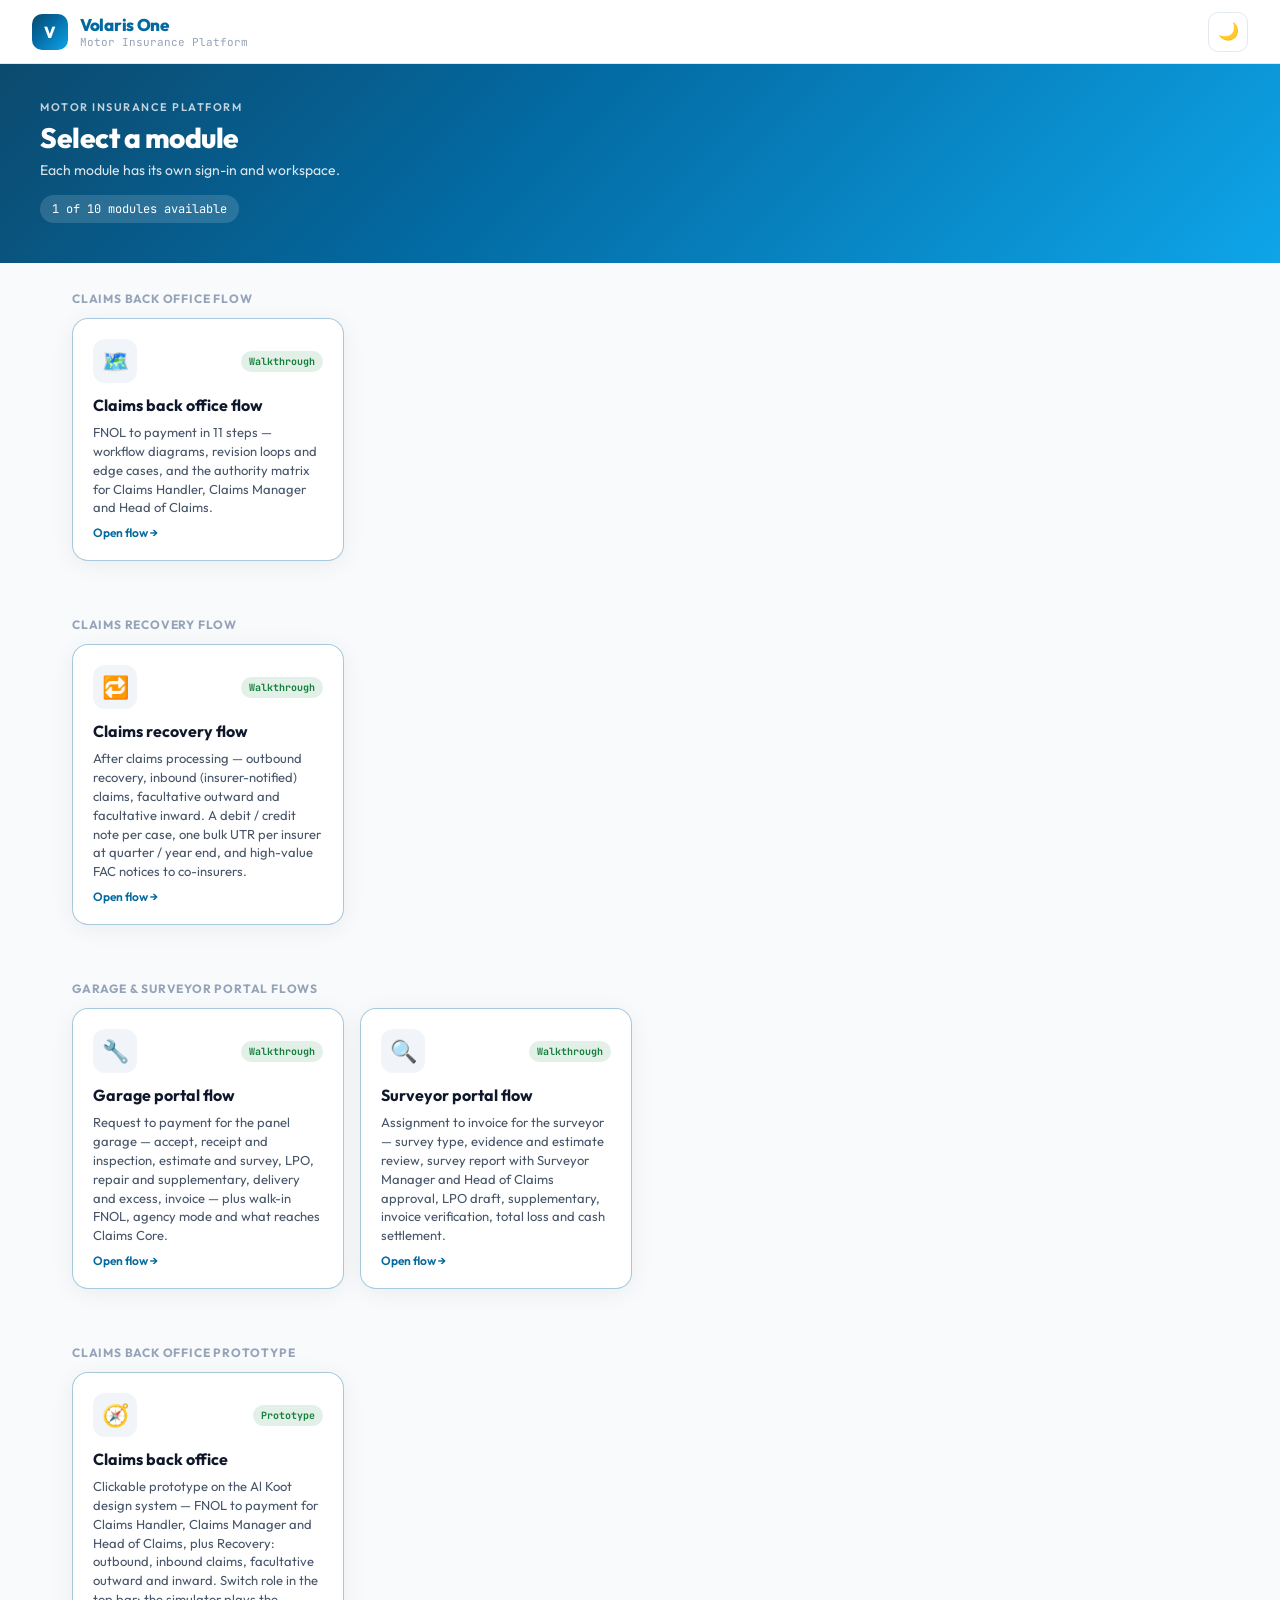
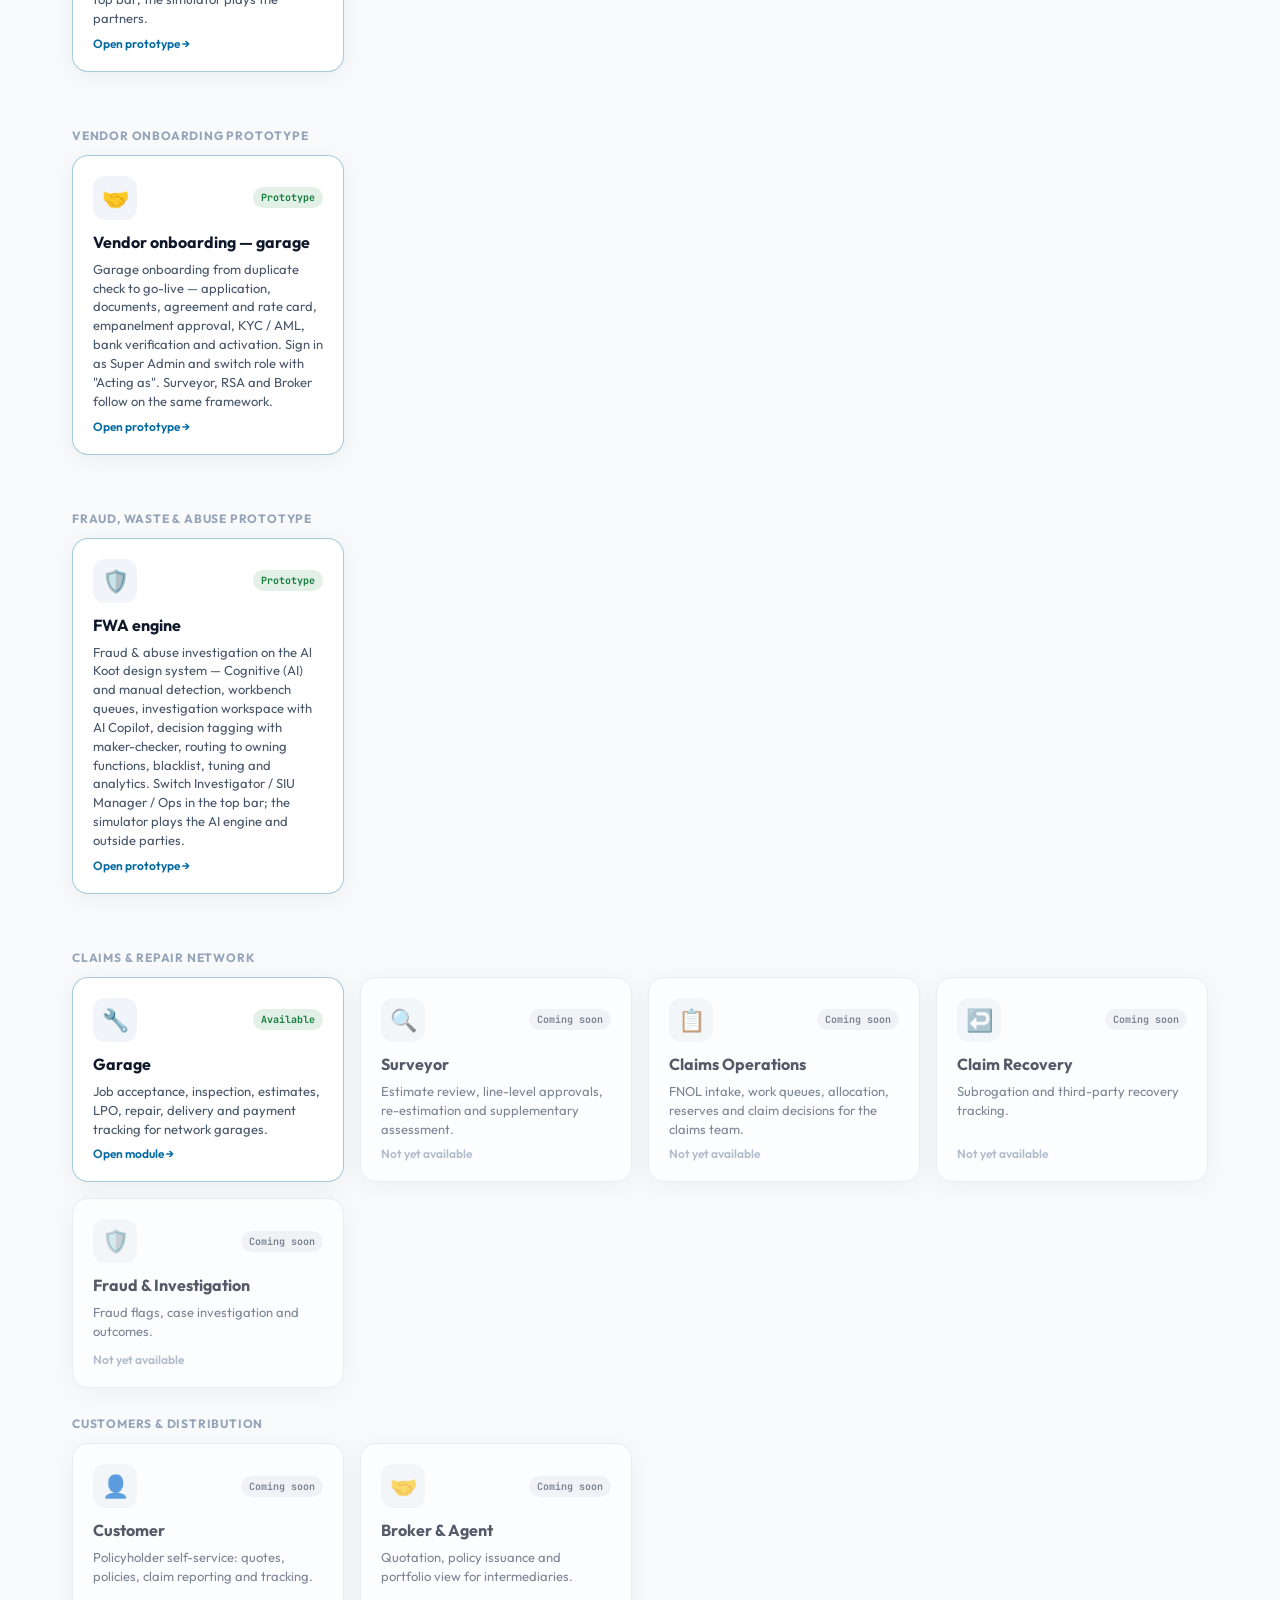
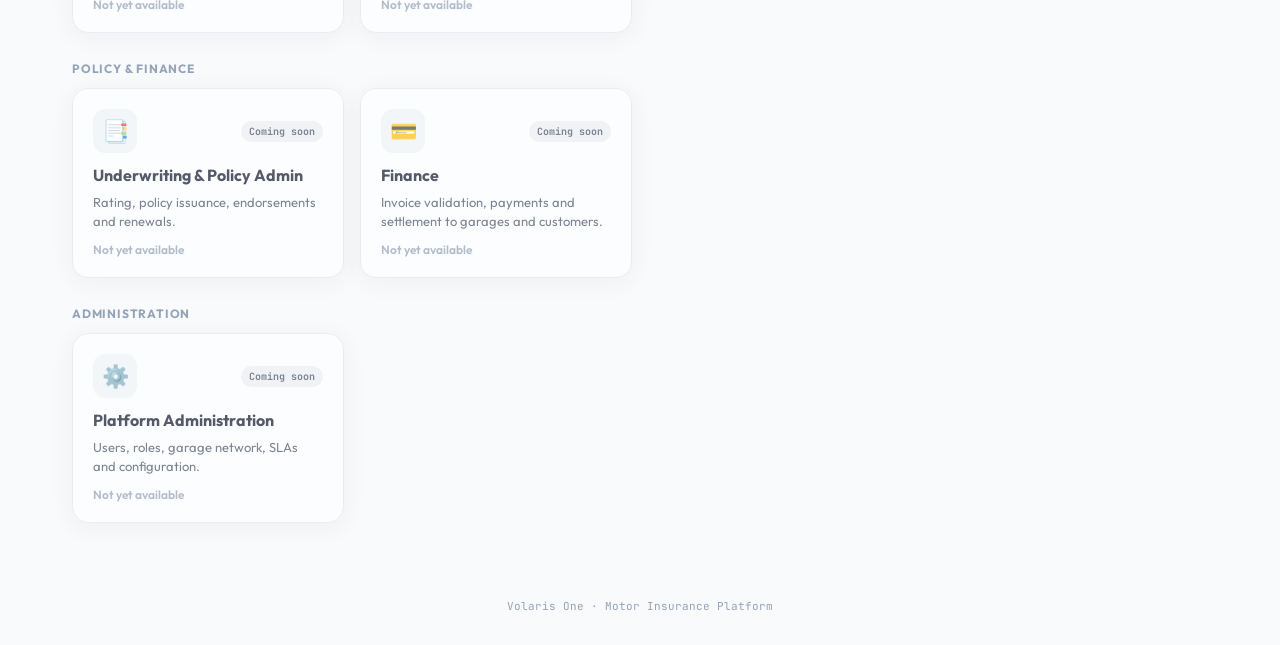
==== commit 2afe1bed: "Add FWA engine prototype (fraud & abuse investigation) and home page card Co-Authored-By: Claude Opu" ====
--- a/index.html
+++ b/index.html
@@ -125,6 +125,24 @@
     </div>
   </section>
 
+
+  <section class="content" aria-labelledby="fwaHeading" style="padding-bottom:0">
+    <div class="module-group">
+      <h2 class="group-title" id="fwaHeading">Fraud, Waste &amp; Abuse Prototype</h2>
+      <div class="module-grid">
+        <a href="prototypes/fwa-engine/" class="module-card live">
+          <div class="module-top">
+            <div class="module-icon" aria-hidden="true">🛡️</div>
+            <span class="module-status is-live">Prototype</span>
+          </div>
+          <h3 class="module-name">FWA engine</h3>
+          <p class="module-desc">Fraud &amp; abuse investigation on the Al Koot design system — Cognitive (AI) and manual detection, workbench queues, investigation workspace with AI Copilot, decision tagging with maker-checker, routing to owning functions, blacklist, tuning and analytics. Switch Investigator / SIU Manager / Ops in the top bar; the simulator plays the AI engine and outside parties.</p>
+          <div class="module-cta">Open prototype →</div>
+        </a>
+      </div>
+    </div>
+  </section>
+
   <main class="content" id="moduleGroups"></main>
 
   <footer class="footer">Volaris One · Motor Insurance Platform</footer>
